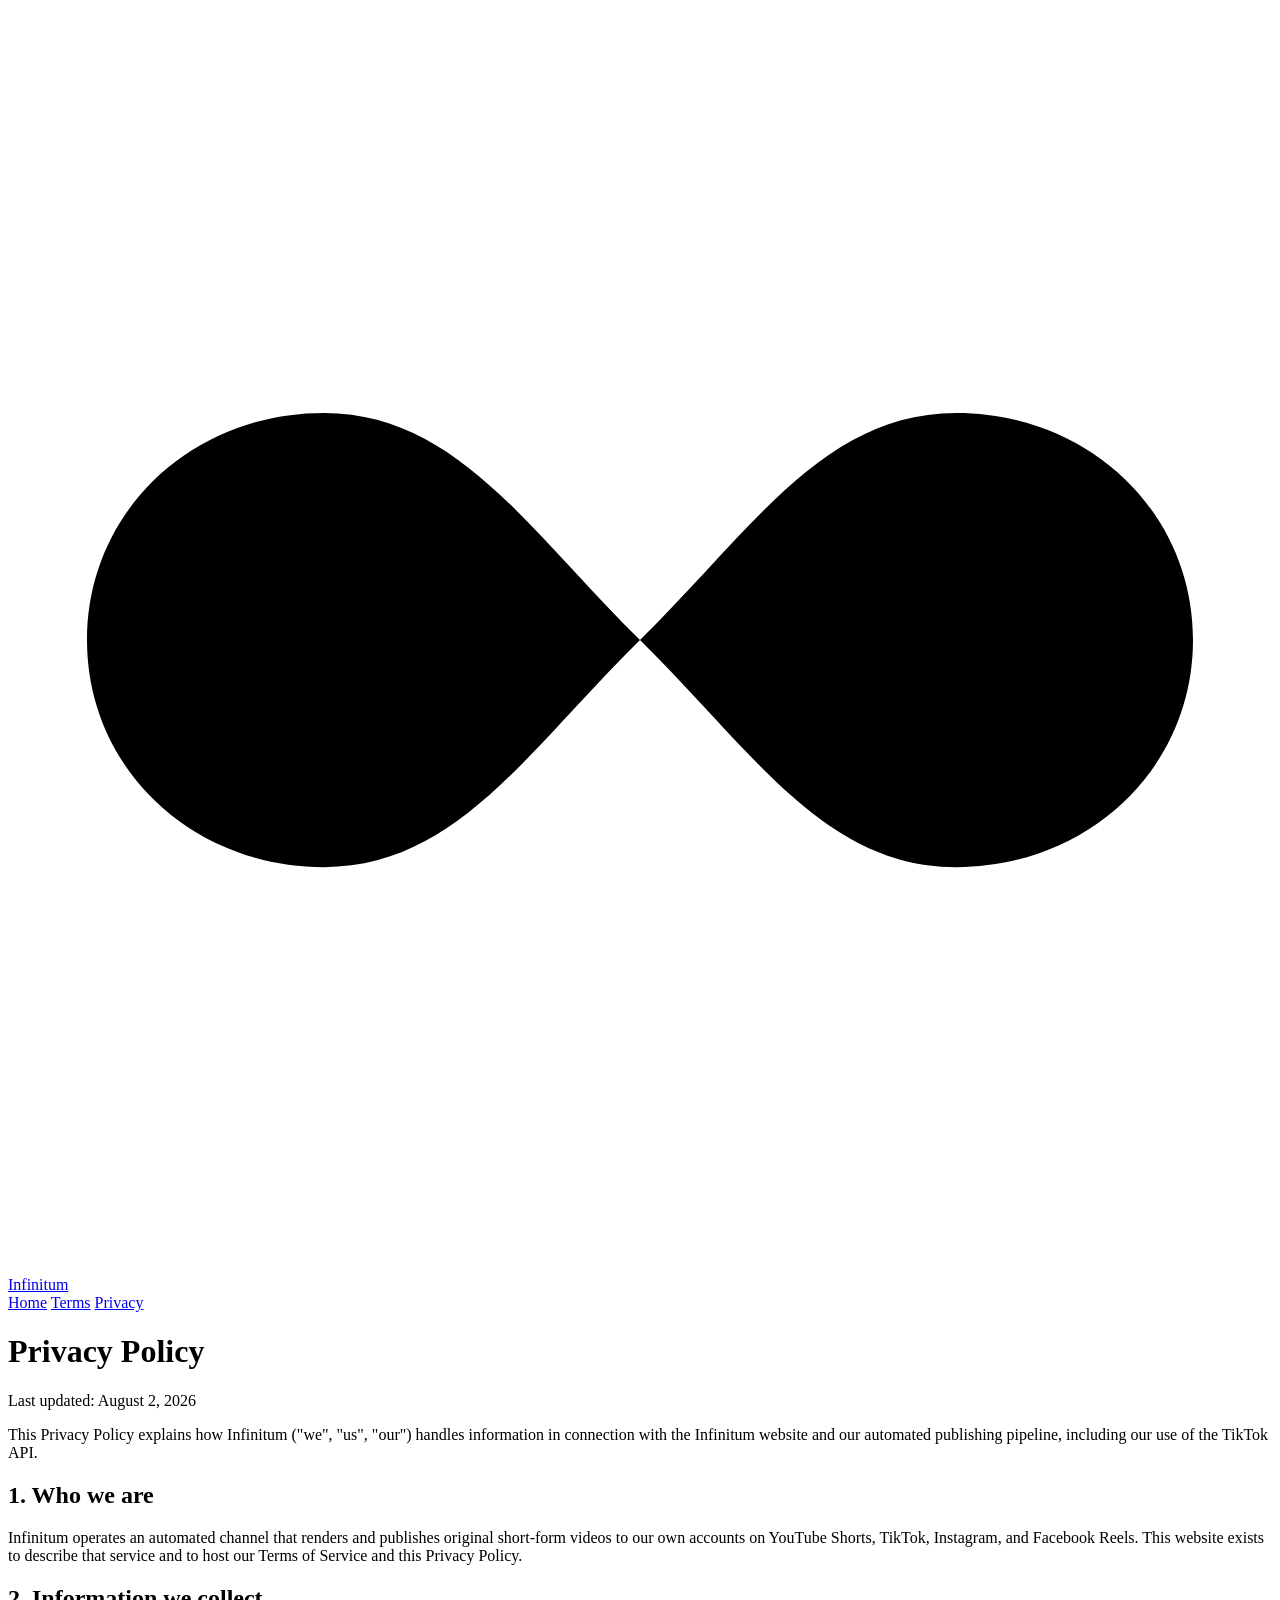
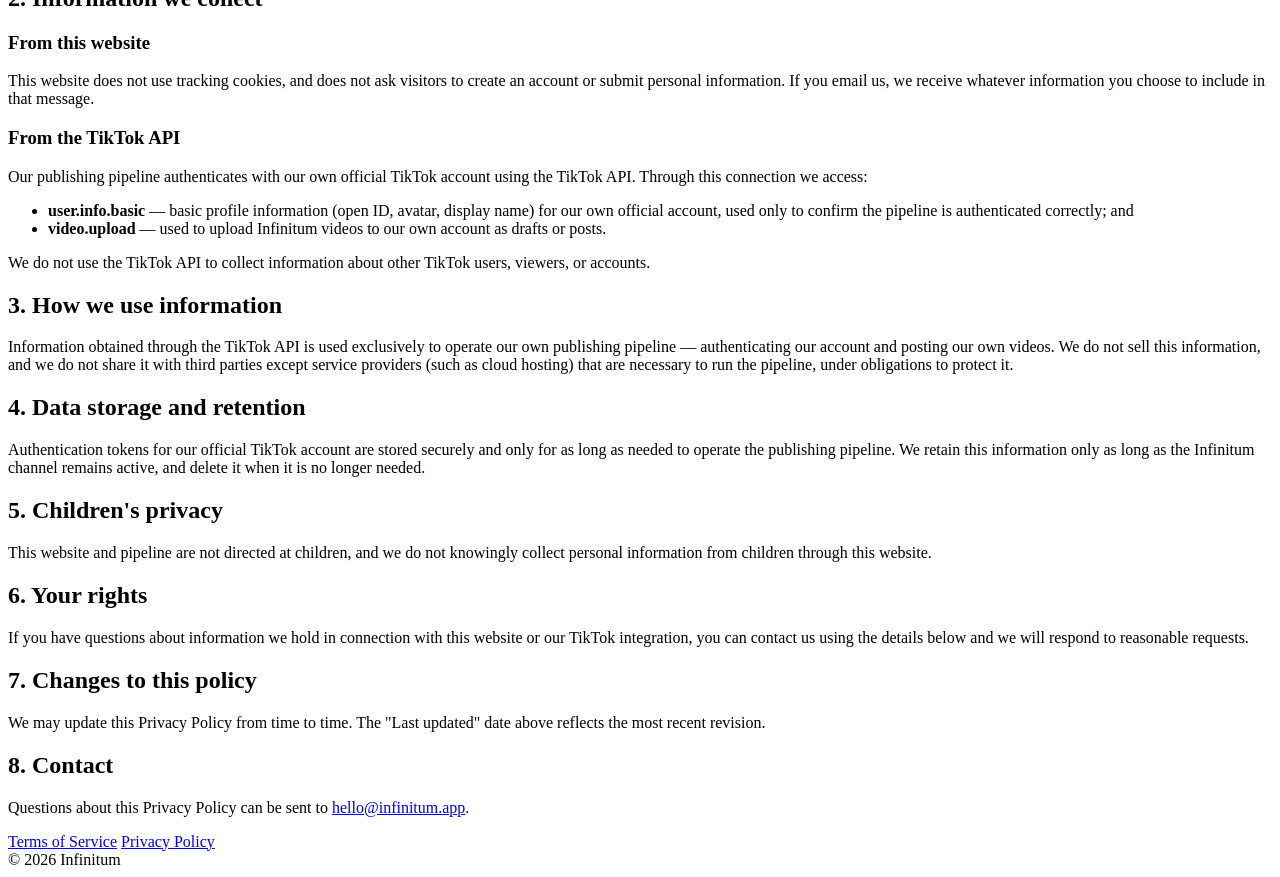
==== privacy/index.html @ ce6e6d7c "Add files via upload" ====
<!DOCTYPE html>
<html lang="en">
<head>
<meta charset="UTF-8">
<meta name="viewport" content="width=device-width, initial-scale=1.0">
<title>Infinitum</title>
<meta name="description" content="Privacy Policy for Infinitum.">
<link rel="icon" type="image/svg+xml" href="../favicon.svg">
<link rel="stylesheet" href="../style.css">
</head>
<body>

<header class="site">
  <div class="bar">
    <a class="brand" href="../index.html">
      <svg class="mark" viewBox="0 0 64 64" aria-hidden="true">
        <defs><linearGradient id="infGrad" x1="0%" y1="0%" x2="100%" y2="100%">
          <stop offset="0%" stop-color="#A78BFA"/><stop offset="100%" stop-color="#5EEAD4"/>
        </linearGradient></defs>
        <path class="loop" d="M4 32c0-6.5 5.3-11.5 12-11.5s10.4 6 16 11.5c5.6 5.5 9.3 11.5 16 11.5s12-5 12-11.5-5.3-11.5-12-11.5-10.4 6-16 11.5C26.4 37.5 22.7 43.5 16 43.5S4 38.5 4 32z"/>
      </svg>
      Infinitum
    </a>
    <nav class="site">
      <a href="../index.html">Home</a>
      <a href="../terms/">Terms</a>
      <a href="../privacy/" class="current">Privacy</a>
    </nav>
  </div>
</header>

<main class="wrap legal">
  <h1>Privacy Policy</h1>
  <p class="updated">Last updated: August 2, 2026</p>

  <section>
    <p>This Privacy Policy explains how Infinitum ("we", "us", "our") handles information in connection with the Infinitum website and our automated publishing pipeline, including our use of the TikTok API.</p>
  </section>

  <section>
    <h2>1. Who we are</h2>
    <p>Infinitum operates an automated channel that renders and publishes original short-form videos to our own accounts on YouTube Shorts, TikTok, Instagram, and Facebook Reels. This website exists to describe that service and to host our Terms of Service and this Privacy Policy.</p>
  </section>

  <section>
    <h2>2. Information we collect</h2>
    <h3>From this website</h3>
    <p>This website does not use tracking cookies, and does not ask visitors to create an account or submit personal information. If you email us, we receive whatever information you choose to include in that message.</p>
    <h3>From the TikTok API</h3>
    <p>Our publishing pipeline authenticates with our own official TikTok account using the TikTok API. Through this connection we access:</p>
    <ul>
      <li><strong>user.info.basic</strong> — basic profile information (open ID, avatar, display name) for our own official account, used only to confirm the pipeline is authenticated correctly; and</li>
      <li><strong>video.upload</strong> — used to upload Infinitum videos to our own account as drafts or posts.</li>
    </ul>
    <p>We do not use the TikTok API to collect information about other TikTok users, viewers, or accounts.</p>
  </section>

  <section>
    <h2>3. How we use information</h2>
    <p>Information obtained through the TikTok API is used exclusively to operate our own publishing pipeline — authenticating our account and posting our own videos. We do not sell this information, and we do not share it with third parties except service providers (such as cloud hosting) that are necessary to run the pipeline, under obligations to protect it.</p>
  </section>

  <section>
    <h2>4. Data storage and retention</h2>
    <p>Authentication tokens for our official TikTok account are stored securely and only for as long as needed to operate the publishing pipeline. We retain this information only as long as the Infinitum channel remains active, and delete it when it is no longer needed.</p>
  </section>

  <section>
    <h2>5. Children's privacy</h2>
    <p>This website and pipeline are not directed at children, and we do not knowingly collect personal information from children through this website.</p>
  </section>

  <section>
    <h2>6. Your rights</h2>
    <p>If you have questions about information we hold in connection with this website or our TikTok integration, you can contact us using the details below and we will respond to reasonable requests.</p>
  </section>

  <section>
    <h2>7. Changes to this policy</h2>
    <p>We may update this Privacy Policy from time to time. The "Last updated" date above reflects the most recent revision.</p>
  </section>

  <section>
    <h2>8. Contact</h2>
    <p>Questions about this Privacy Policy can be sent to <a href="mailto:hello@infinitum.app">hello@infinitum.app</a>.</p>
  </section>
</main>

<footer class="site">
  <div class="bar">
    <div class="links">
      <a href="../terms/">Terms of Service</a>
      <a href="../privacy/">Privacy Policy</a>
    </div>
    <div class="copy">© 2026 Infinitum</div>
  </div>
</footer>

</body>
</html>
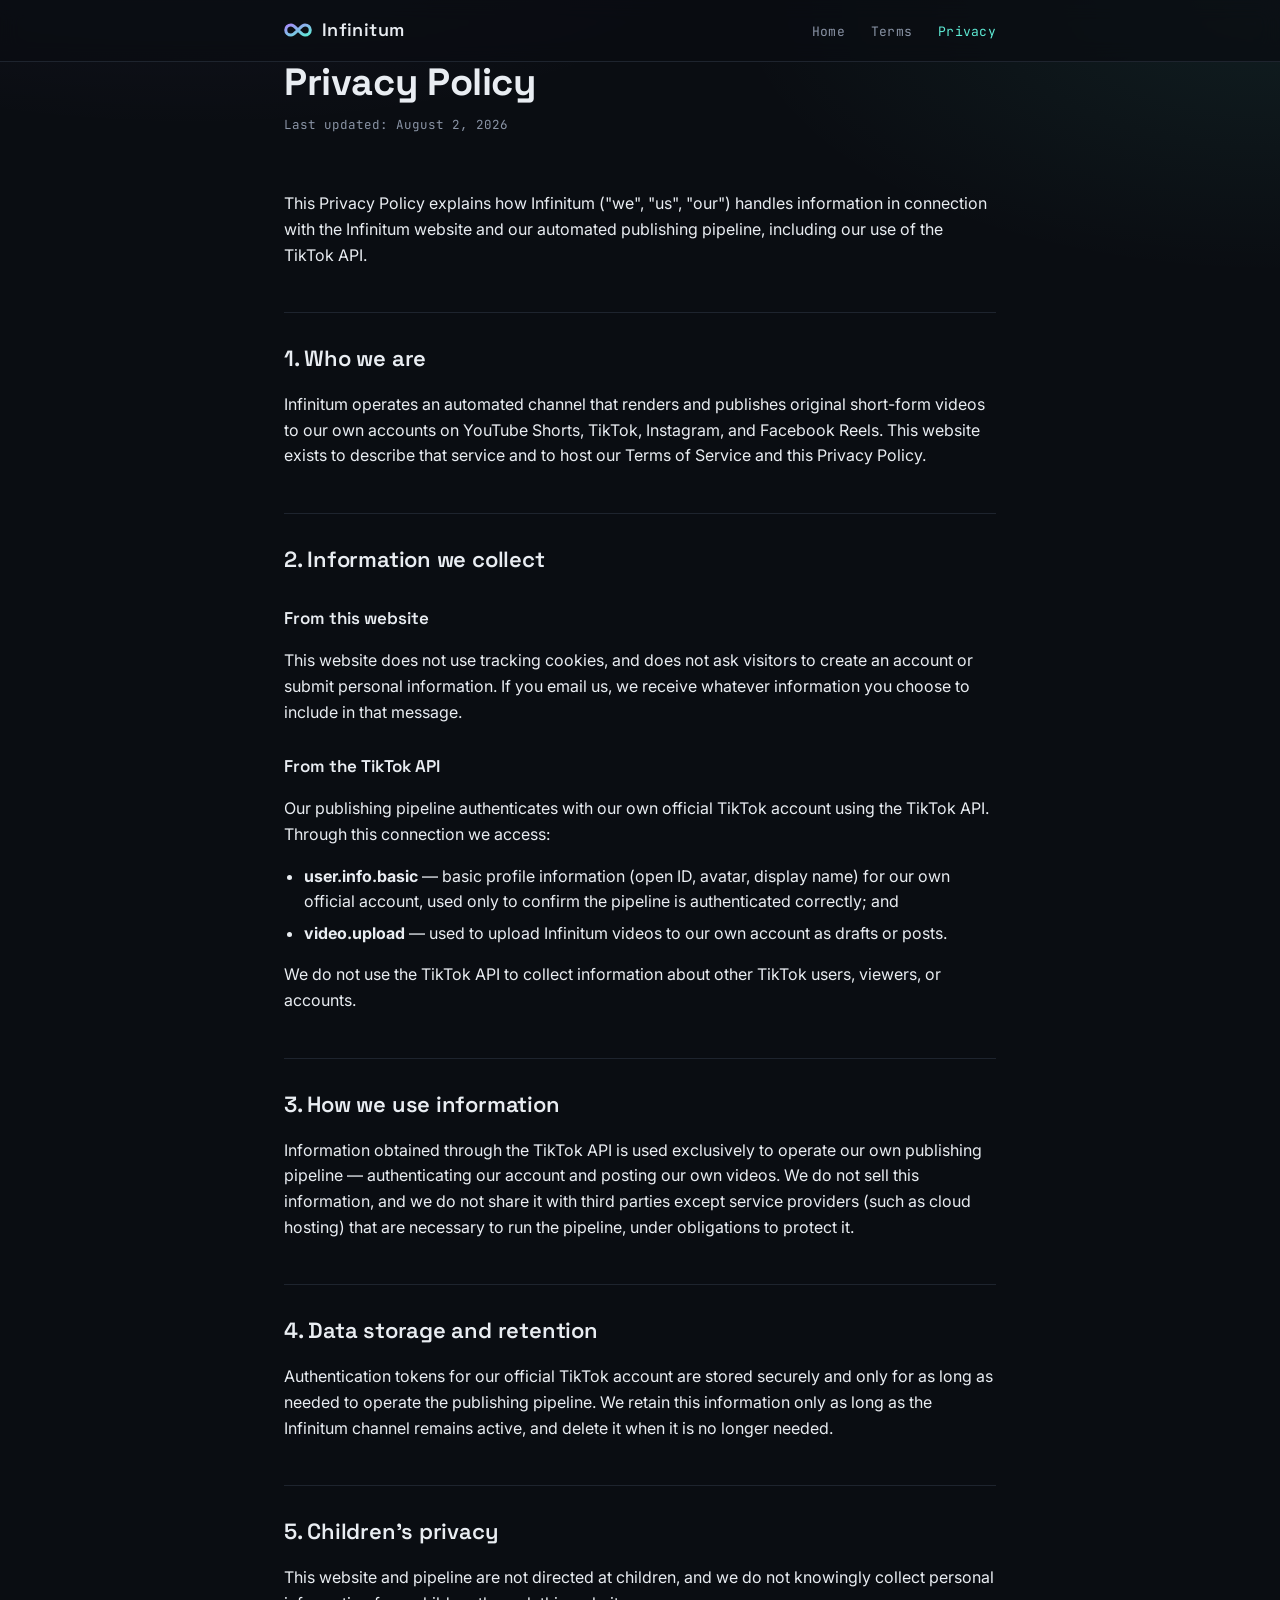
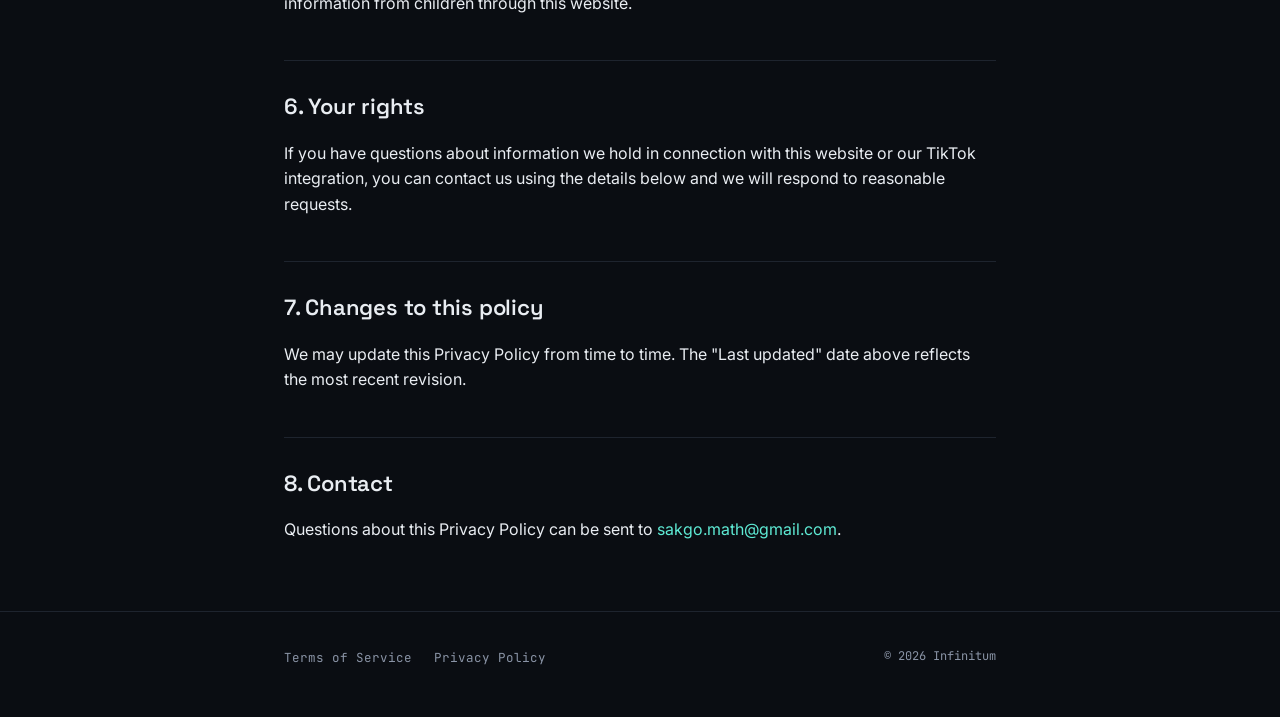
==== commit 5b70fe80: "Add files via upload" ====
--- a/privacy/index.html
+++ b/privacy/index.html
@@ -82,7 +82,7 @@
 
   <section>
     <h2>8. Contact</h2>
-    <p>Questions about this Privacy Policy can be sent to <a href="mailto:hello@infinitum.app">hello@infinitum.app</a>.</p>
+    <p>Questions about this Privacy Policy can be sent to <a href="mailto:sakgo.math@gmail.com">sakgo.math@gmail.com</a>.</p>
   </section>
 </main>
 
--- a/style.css
+++ b/style.css
@@ -0,0 +1,125 @@
+@import url('https://fonts.googleapis.com/css2?family=Space+Grotesk:wght@400;500;600;700&family=Inter:wght@400;500;600&family=JetBrains+Mono:wght@400;500&display=swap');
+
+:root{
+  --bg:#0A0D12;
+  --panel:#10141B;
+  --panel-2:#141A23;
+  --line:#1E242E;
+  --text:#E9EDF2;
+  --muted:#8A94A6;
+  --violet:#A78BFA;
+  --cyan:#5EEAD4;
+  --grad: linear-gradient(120deg, var(--violet), var(--cyan));
+  --maxw: 760px;
+}
+
+*{box-sizing:border-box;}
+html{scroll-behavior:smooth;}
+
+body{
+  margin:0;
+  background:
+    radial-gradient(1200px 600px at 15% -10%, rgba(167,139,250,0.10), transparent 60%),
+    radial-gradient(1000px 500px at 100% 0%, rgba(94,234,212,0.08), transparent 55%),
+    var(--bg);
+  color:var(--text);
+  font-family:'Inter', system-ui, sans-serif;
+  line-height:1.6;
+  -webkit-font-smoothing:antialiased;
+}
+
+@media (prefers-reduced-motion: reduce){
+  *{animation-duration:0.001ms !important; animation-iteration-count:1 !important; transition-duration:0.001ms !important;}
+}
+
+a{color:var(--cyan); text-decoration:none;}
+a:hover{text-decoration:underline;}
+a:focus-visible, button:focus-visible{outline:2px solid var(--cyan); outline-offset:3px;}
+
+.wrap{max-width:var(--maxw); margin:0 auto; padding:0 24px;}
+
+/* Header */
+header.site{
+  border-bottom:1px solid var(--line);
+  position:sticky; top:0; z-index:10;
+  backdrop-filter:blur(10px);
+  background:rgba(10,13,18,0.75);
+}
+header.site .bar{
+  display:flex; align-items:center; justify-content:space-between;
+  padding:16px 24px; max-width:var(--maxw); margin:0 auto;
+}
+.brand{display:flex; align-items:center; gap:10px; font-family:'Space Grotesk', sans-serif; font-weight:600; font-size:18px; letter-spacing:0.02em; color:var(--text);}
+.brand:hover{text-decoration:none;}
+.mark{width:28px; height:28px; display:block;}
+nav.site a{
+  color:var(--muted); font-family:'JetBrains Mono', monospace; font-size:13px;
+  margin-left:22px; letter-spacing:0.02em;
+}
+nav.site a:hover{color:var(--text); text-decoration:none;}
+nav.site a.current{color:var(--cyan);}
+
+/* Hero */
+.hero{padding:88px 0 56px; text-align:center;}
+.hero .mark-big{width:96px; height:96px; margin:0 auto 28px;}
+.eyebrow{
+  font-family:'JetBrains Mono', monospace; font-size:12px; letter-spacing:0.16em;
+  text-transform:uppercase; color:var(--cyan); margin:0 0 14px;
+}
+h1{
+  font-family:'Space Grotesk', sans-serif; font-weight:700;
+  font-size:clamp(36px, 6vw, 56px); line-height:1.08; margin:0 0 18px; letter-spacing:-0.01em;
+}
+.lede{color:var(--muted); font-size:18px; max-width:560px; margin:0 auto;}
+
+/* Sections */
+section{padding:48px 0;}
+section + section{border-top:1px solid var(--line);}
+h2{
+  font-family:'Space Grotesk', sans-serif; font-size:22px; font-weight:600;
+  margin:0 0 16px; letter-spacing:-0.01em;
+}
+h3{font-family:'Space Grotesk', sans-serif; font-size:17px; font-weight:600; margin:28px 0 10px;}
+p{color:var(--text);}
+p.muted{color:var(--muted);}
+
+.grid-tags{display:flex; flex-wrap:wrap; gap:10px; margin-top:8px;}
+.tag{
+  font-family:'JetBrains Mono', monospace; font-size:12.5px; color:var(--text);
+  border:1px solid var(--line); background:var(--panel); padding:8px 12px; border-radius:8px;
+}
+
+.callout{
+  background:var(--panel); border:1px solid var(--line); border-radius:12px;
+  padding:20px 22px; margin-top:8px;
+}
+.callout p:last-child{margin-bottom:0;}
+
+/* Legal pages */
+.legal h1{font-size:clamp(28px,5vw,38px); text-align:left;}
+.legal .updated{font-family:'JetBrains Mono', monospace; font-size:12.5px; color:var(--muted); margin-top:-6px;}
+.legal section{padding:28px 0;}
+.legal ul{padding-left:20px; color:var(--text);}
+.legal li{margin:6px 0;}
+
+/* Footer */
+footer.site{
+  border-top:1px solid var(--line); padding:32px 0 48px; margin-top:24px;
+}
+footer.site .bar{
+  max-width:var(--maxw); margin:0 auto; padding:0 24px;
+  display:flex; flex-wrap:wrap; gap:10px 24px; align-items:center; justify-content:space-between;
+}
+footer.site .links a{font-family:'JetBrains Mono', monospace; font-size:12.5px; color:var(--muted); margin-right:18px;}
+footer.site .links a:hover{color:var(--text); text-decoration:none;}
+footer.site .copy{font-family:'JetBrains Mono', monospace; font-size:12px; color:var(--muted);}
+
+/* Infinity mark animation */
+.loop{stroke:url(#infGrad); fill:none; stroke-width:7; stroke-linecap:round;
+  stroke-dasharray:260; stroke-dashoffset:0;
+  animation:draw 5s linear infinite;
+}
+@keyframes draw{
+  0%{stroke-dashoffset:0;}
+  100%{stroke-dashoffset:520;}
+}
